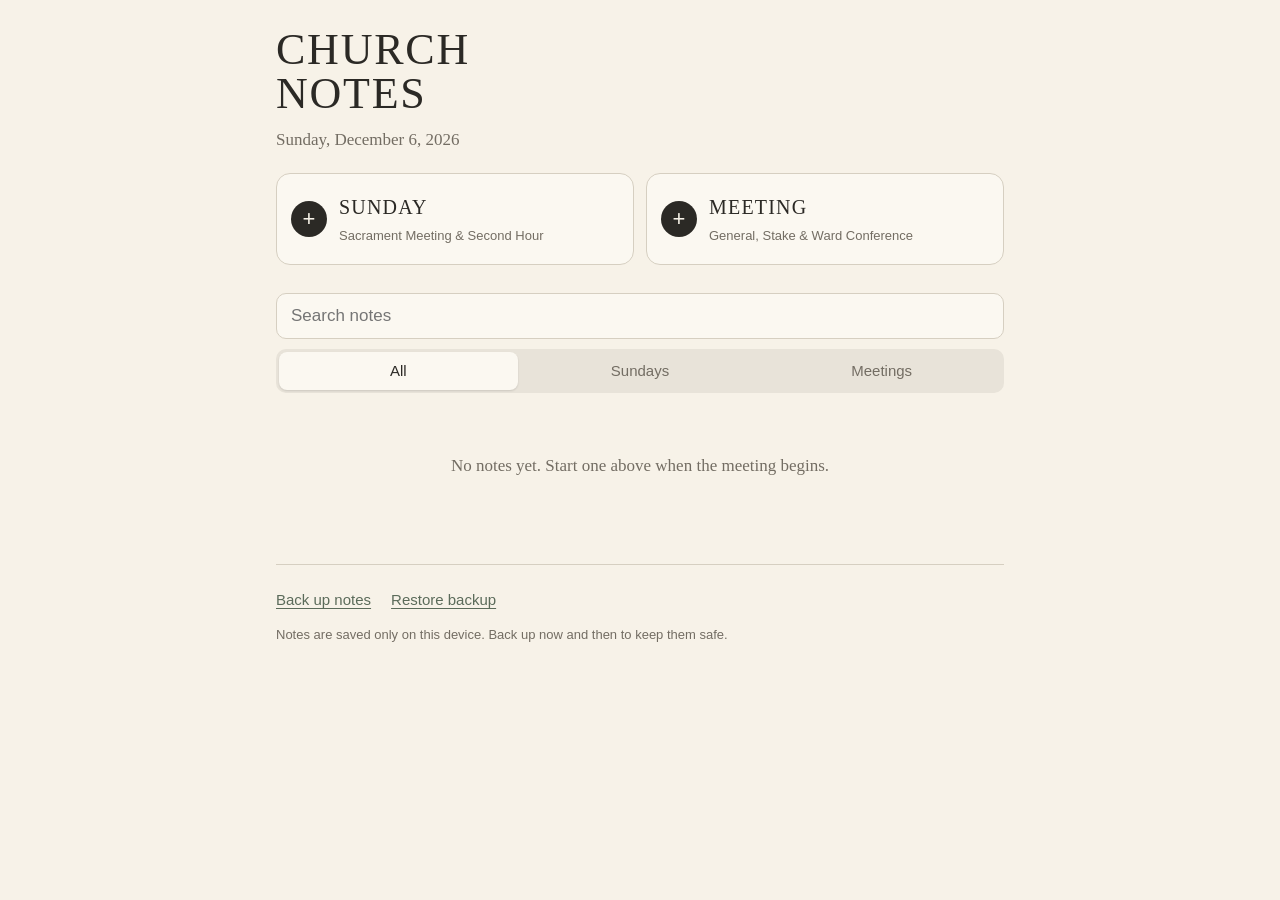
==== index.html @ c8cf3bec "Add Church Notes PWA based on the notebook layout Sunday notes (Sacrament Meeting + Second Hour) and" ====
<!doctype html>
<html lang="en">
<head>
  <meta charset="utf-8">
  <meta name="viewport" content="width=device-width, initial-scale=1, viewport-fit=cover">
  <meta name="description" content="Take notes in sacrament meeting, second hour, and conference.">
  <meta name="theme-color" content="#f7f2e8" media="(prefers-color-scheme: light)">
  <meta name="theme-color" content="#1b1a18" media="(prefers-color-scheme: dark)">
  <meta name="apple-mobile-web-app-capable" content="yes">
  <meta name="mobile-web-app-capable" content="yes">
  <meta name="apple-mobile-web-app-status-bar-style" content="default">
  <meta name="apple-mobile-web-app-title" content="Church Notes">
  <link rel="manifest" href="manifest.webmanifest">
  <link rel="icon" href="icons/icon.svg" type="image/svg+xml">
  <link rel="apple-touch-icon" href="icons/apple-touch-icon.png">
  <link rel="stylesheet" href="styles.css">
  <title>Church Notes</title>
</head>
<body>
  <main id="app"></main>
  <noscript>Church Notes needs JavaScript turned on.</noscript>
  <script src="schema.js"></script>
  <script src="app.js"></script>
</body>
</html>
---- styles.css ----
:root {
  --paper: #f7f2e8;
  --card: #fbf8f1;
  --ink: #2b2925;
  --muted: #736d63;
  --rule: #d6cfc1;
  --rule-strong: #4a4640;
  --band: #e8e3d9;
  --accent: #5b6b5a;
  --danger: #9b3b30;
  --focus: #8a7a52;
  --line: 32px; /* must match LINE in app.js */
  --serif: "Iowan Old Style", "Palatino Linotype", Palatino, "Book Antiqua", Georgia, serif;
  --sans: -apple-system, BlinkMacSystemFont, "Segoe UI", Roboto, "Helvetica Neue", Arial, sans-serif;
  color-scheme: light dark;
}

@media (prefers-color-scheme: dark) {
  :root {
    --paper: #1b1a18;
    --card: #24221f;
    --ink: #ece6da;
    --muted: #a39b8e;
    --rule: #3d3a35;
    --rule-strong: #b8b0a2;
    --band: #2c2a26;
    --accent: #a9b8a6;
    --danger: #e08a7e;
    --focus: #cdb880;
  }
}

* { box-sizing: border-box; }

html { -webkit-text-size-adjust: 100%; }

body {
  margin: 0;
  background: var(--paper);
  color: var(--ink);
  font: 17px/1.45 var(--sans);
  -webkit-tap-highlight-color: transparent;
}

main {
  max-width: 760px;
  margin: 0 auto;
  padding: 0 max(16px, env(safe-area-inset-right)) calc(32px + env(safe-area-inset-bottom)) max(16px, env(safe-area-inset-left));
}

button, input, textarea { font: inherit; color: inherit; }

:focus-visible { outline: 2px solid var(--focus); outline-offset: 2px; }

.display {
  font-family: var(--serif);
  font-weight: 400;
  text-transform: uppercase;
  letter-spacing: 0.04em;
  line-height: 1;
  margin: 0;
}

.label {
  font-family: var(--serif);
  font-size: 13px;
  font-weight: 400;
  letter-spacing: 0.1em;
  text-transform: uppercase;
  color: var(--ink);
  margin: 0;
}

.sublabel {
  margin-left: 0.6em;
  color: var(--muted);
}

/* ---------- home ---------- */

.home-head {
  padding: calc(28px + env(safe-area-inset-top)) 0 20px;
}
.home-head .display { font-size: 44px; }
.home-head .sub {
  margin: 12px 0 0;
  font-family: var(--serif);
  color: var(--muted);
}

.new-grid {
  display: grid;
  grid-template-columns: 1fr 1fr;
  gap: 12px;
}

.new-btn {
  display: grid;
  grid-template-columns: auto 1fr;
  grid-template-rows: auto auto;
  column-gap: 12px;
  align-items: center;
  text-align: left;
  padding: 16px 14px;
  border: 1px solid var(--rule);
  border-radius: 14px;
  background: var(--card);
  cursor: pointer;
  min-height: 92px;
}
.new-btn:active { background: var(--band); }
.new-btn .plus {
  grid-row: 1 / 3;
  width: 36px;
  height: 36px;
  border-radius: 50%;
  display: grid;
  place-items: center;
  background: var(--ink);
  color: var(--paper);
  font-size: 22px;
  line-height: 1;
}
.new-label {
  font-family: var(--serif);
  font-size: 20px;
  text-transform: uppercase;
  letter-spacing: 0.06em;
}
.new-blurb { font-size: 13px; color: var(--muted); line-height: 1.3; }

.list-tools {
  display: flex;
  flex-direction: column;
  gap: 10px;
  margin: 28px 0 12px;
}

.search {
  width: 100%;
  padding: 10px 14px;
  border: 1px solid var(--rule);
  border-radius: 10px;
  background: var(--card);
  font-size: 17px;
}

.segmented {
  display: flex;
  background: var(--band);
  border-radius: 10px;
  padding: 3px;
  gap: 3px;
}
.segmented button {
  flex: 1;
  border: 0;
  background: transparent;
  padding: 8px 6px;
  border-radius: 8px;
  font-size: 15px;
  color: var(--muted);
  cursor: pointer;
}
.segmented button[aria-selected="true"] {
  background: var(--card);
  color: var(--ink);
  box-shadow: 0 1px 2px rgba(0, 0, 0, 0.12);
}

.note-list { display: flex; flex-direction: column; gap: 10px; }

.note-card {
  display: flex;
  flex-direction: column;
  gap: 2px;
  padding: 14px 16px;
  background: var(--card);
  border: 1px solid var(--rule);
  border-left: 4px solid var(--ink);
  border-radius: 12px;
  color: inherit;
  text-decoration: none;
}
.note-card.type-meeting { border-left-color: var(--accent); }
.note-card:active { background: var(--band); }
.kicker {
  font-family: var(--serif);
  font-size: 12px;
  letter-spacing: 0.1em;
  text-transform: uppercase;
  color: var(--muted);
}
.card-title { font-family: var(--serif); font-size: 19px; }
.card-date { font-size: 14px; color: var(--muted); }
.card-snippet {
  font-size: 14px;
  color: var(--muted);
  overflow: hidden;
  display: -webkit-box;
  -webkit-line-clamp: 2;
  -webkit-box-orient: vertical;
  margin-top: 4px;
}

.empty {
  text-align: center;
  color: var(--muted);
  font-family: var(--serif);
  padding: 32px 8px;
}

.home-foot {
  margin-top: 36px;
  padding-top: 16px;
  border-top: 1px solid var(--rule);
  display: flex;
  flex-wrap: wrap;
  gap: 4px 20px;
}
.link-btn {
  border: 0;
  background: none;
  padding: 8px 0;
  color: var(--accent);
  text-decoration: underline;
  text-underline-offset: 3px;
  cursor: pointer;
  font-size: 15px;
}
.fine { width: 100%; margin: 4px 0 0; font-size: 13px; color: var(--muted); }

/* ---------- editor ---------- */

.editor-bar {
  position: sticky;
  top: 0;
  z-index: 5;
  display: flex;
  align-items: center;
  gap: 12px;
  margin: 0 -16px;
  padding: calc(8px + env(safe-area-inset-top)) 16px 8px;
  background: color-mix(in srgb, var(--paper) 92%, transparent);
  -webkit-backdrop-filter: blur(10px);
  backdrop-filter: blur(10px);
  border-bottom: 1px solid var(--rule);
}
.back {
  color: var(--ink);
  text-decoration: none;
  font-size: 17px;
  padding: 8px 4px;
}
.status { flex: 1; text-align: center; font-size: 13px; color: var(--muted); }
.bar-btn {
  border: 1px solid var(--rule);
  background: var(--card);
  border-radius: 999px;
  padding: 6px 14px;
  font-size: 15px;
  cursor: pointer;
}

.tabs-wrap {
  position: sticky;
  top: calc(55px + env(safe-area-inset-top));
  z-index: 4;
  margin: 0 -16px;
  padding: 8px 16px;
  background: color-mix(in srgb, var(--paper) 92%, transparent);
  -webkit-backdrop-filter: blur(10px);
  backdrop-filter: blur(10px);
}

.editor { padding-top: 12px; }

.band {
  background: var(--band);
  border-radius: 10px;
  padding: 12px 14px;
}

.when {
  display: grid;
  grid-template-columns: 1fr 1fr;
  gap: 8px 12px;
}
.when-item { display: flex; flex-direction: column; gap: 2px; min-width: 0; }
.when-item.where { grid-column: 1 / -1; }
.when-item .label { font-size: 11px; color: var(--muted); }
.when input {
  width: 100%;
  min-width: 0;
  border: 0;
  border-bottom: 1px solid var(--rule-strong);
  background: transparent;
  padding: 4px 0;
  font-size: 17px;
  border-radius: 0;
  -webkit-appearance: none;
  appearance: none;
  min-height: 34px;
}
.when input:focus { outline: none; border-bottom-width: 2px; }

.page-title {
  font-size: 34px;
  margin: 28px 0 8px;
}

.field { margin-top: 22px; min-width: 0; }
.field.band { margin-top: 26px; }

.field-head {
  display: flex;
  align-items: center;
  justify-content: space-between;
  gap: 12px;
  flex-wrap: wrap;
  padding-bottom: 6px;
  border-bottom: 1.5px solid var(--rule-strong);
}
.band .field-head { border-bottom: 0; padding-bottom: 2px; }
.field-head .check { padding: 0; min-height: 32px; font-size: 13px; }

.row { display: grid; grid-template-columns: 1fr; column-gap: 24px; }
.col { min-width: 0; }

@media (min-width: 640px) {
  .row { grid-template-columns: 1fr 1fr; }
}

/* Lined writing area, like the notebook */
.lined textarea {
  display: block;
  width: 100%;
  border: 0;
  padding: 0 2px;
  margin: 0;
  resize: none;
  overflow: hidden;
  background-color: transparent;
  background-image: linear-gradient(to bottom, transparent calc(var(--line) - 1px), var(--rule) calc(var(--line) - 1px));
  background-size: 100% var(--line);
  background-attachment: local;
  line-height: var(--line);
  font-family: var(--serif);
  font-size: 18px;
  border-radius: 0;
}
.lined textarea:focus { outline: none; }
.lined textarea::placeholder { color: var(--muted); font-style: italic; }

.line-input {
  display: block;
  width: 100%;
  border: 0;
  border-bottom: 1px solid var(--rule);
  background: transparent;
  height: var(--line);
  padding: 0 2px;
  font-family: var(--serif);
  font-size: 18px;
  border-radius: 0;
}
.line-input:focus { outline: none; border-bottom-color: var(--rule-strong); }
.line-input::placeholder { color: var(--muted); font-style: italic; }

/* Checkboxes */
.checks { display: flex; flex-direction: column; padding-top: 4px; }

.check {
  position: relative;
  display: flex;
  align-items: center;
  gap: 10px;
  min-height: 40px;
  font-size: 14px;
  letter-spacing: 0.04em;
  text-transform: uppercase;
  cursor: pointer;
}
.check input[type="checkbox"] {
  position: absolute;
  opacity: 0;
  width: 1px;
  height: 1px;
  pointer-events: none;
}
.check .box {
  flex: none;
  width: 20px;
  height: 20px;
  border: 1.5px solid var(--ink);
  border-radius: 3px;
  display: grid;
  place-items: center;
}
.check input:checked + .box { background: var(--ink); }
.check input:checked + .box::after {
  content: "";
  width: 6px;
  height: 11px;
  border: solid var(--paper);
  border-width: 0 2px 2px 0;
  transform: translateY(-1px) rotate(45deg);
}
.check input:focus-visible + .box { outline: 2px solid var(--focus); outline-offset: 2px; }
.check.other .other-input {
  flex: 1;
  min-width: 0;
  border: 0;
  border-bottom: 1px solid var(--rule);
  background: transparent;
  padding: 4px 2px;
  font-family: var(--serif);
  font-size: 17px;
  text-transform: none;
  letter-spacing: 0;
  border-radius: 0;
}
.check.other .other-input:focus { outline: none; border-bottom-color: var(--rule-strong); }
.check.other .other-input::placeholder { color: var(--muted); font-style: italic; }
.detail { margin-top: 6px; }

/* Speakers */
.speakers { display: flex; flex-direction: column; }
.speaker { padding: 8px 0 6px; border-bottom: 1px dashed var(--rule); }
.speaker-top { display: flex; align-items: flex-start; gap: 10px; }
.speaker-num {
  flex: none;
  width: 22px;
  margin-top: 6px;
  font-family: var(--serif);
  color: var(--muted);
  text-align: right;
}
.speaker-fields { flex: 1; min-width: 0; }
.speaker-fields .topic { font-size: 16px; color: var(--muted); }
.speaker .lined { margin-left: 32px; }
.icon-btn {
  flex: none;
  width: 36px;
  height: 36px;
  border: 0;
  background: none;
  font-size: 22px;
  line-height: 1;
  color: var(--muted);
  border-radius: 50%;
  cursor: pointer;
}
.icon-btn:active { background: var(--band); }
.add-btn {
  margin-top: 8px;
  border: 1px dashed var(--rule-strong);
  background: transparent;
  border-radius: 10px;
  padding: 10px 14px;
  width: 100%;
  font-size: 15px;
  cursor: pointer;
}
.add-btn:active { background: var(--band); }

/* Hear Him */
.hear-him .count {
  font-family: var(--serif);
  font-size: 20px;
  min-width: 1ch;
}
.hint { margin: 0 0 8px; font-size: 13px; color: var(--muted); }
.dots {
  display: grid;
  grid-template-columns: repeat(12, 1fr);
  gap: 4px;
}
.dot {
  aspect-ratio: 1;
  width: 100%;
  max-width: 34px;
  justify-self: center;
  padding: 0;
  border: 1.5px solid var(--ink);
  border-radius: 50%;
  background: transparent;
  cursor: pointer;
}
.dot.on { background: var(--ink); }

/* Call to action */
.cta-item {
  display: grid;
  grid-template-columns: 9.5em 1fr;
  align-items: center;
  gap: 8px;
}
.cta-item .check { font-size: 13px; }
.cta .line-input { border-bottom-color: var(--rule-strong); }

.editor-foot { margin-top: 40px; text-align: center; }
.danger-btn {
  border: 1px solid var(--rule);
  background: transparent;
  color: var(--danger);
  border-radius: 999px;
  padding: 8px 18px;
  font-size: 15px;
  cursor: pointer;
}

/* Toast */
#toast {
  position: fixed;
  left: 50%;
  bottom: calc(24px + env(safe-area-inset-bottom));
  transform: translate(-50%, 20px);
  max-width: calc(100% - 32px);
  background: var(--ink);
  color: var(--paper);
  padding: 10px 16px;
  border-radius: 10px;
  font-size: 15px;
  opacity: 0;
  pointer-events: none;
  transition: opacity 0.2s, transform 0.2s;
  z-index: 20;
}
#toast.show { opacity: 1; transform: translate(-50%, 0); }

@media print {
  .editor-bar, .tabs-wrap, .editor-foot, .add-btn, .icon-btn { display: none; }
}
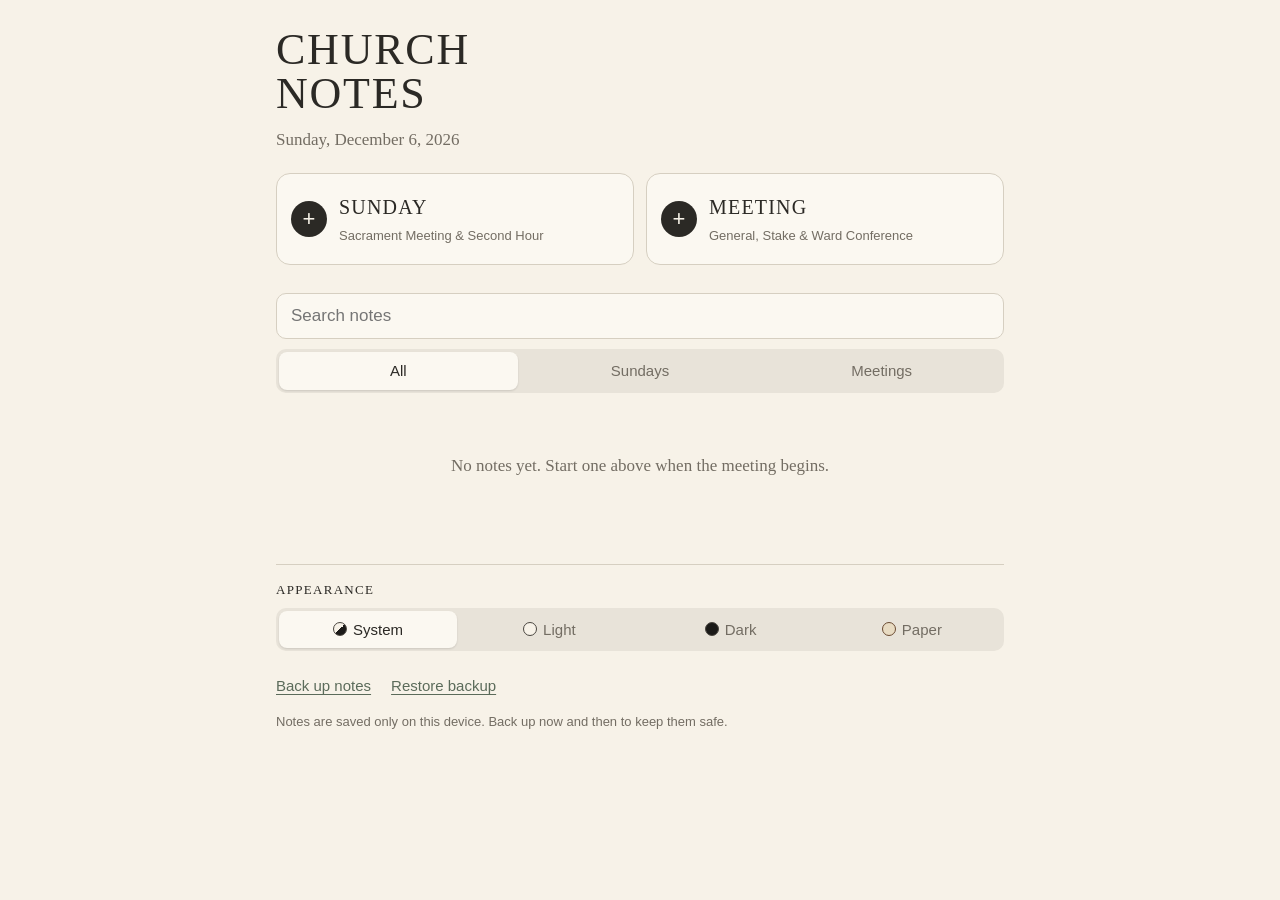
==== commit f37e2fef: "Add an Appearance setting: System, Light, Dark, Paper Paper is a tan page with brown ink. The choice" ====
--- a/index.html
+++ b/index.html
@@ -14,6 +14,13 @@
   <link rel="icon" href="icons/icon.svg" type="image/svg+xml">
   <link rel="apple-touch-icon" href="icons/apple-touch-icon.png">
   <link rel="stylesheet" href="styles.css">
+  <script>
+    // Apply the saved appearance before first paint to avoid a flash.
+    try {
+      var t = localStorage.getItem('churchNotes.theme');
+      if (t && t !== 'system') document.documentElement.setAttribute('data-appearance', t);
+    } catch (e) {}
+  </script>
   <title>Church Notes</title>
 </head>
 <body>
--- a/styles.css
+++ b/styles.css
@@ -12,11 +12,13 @@
   --line: 32px; /* must match LINE in app.js */
   --serif: "Iowan Old Style", "Palatino Linotype", Palatino, "Book Antiqua", Georgia, serif;
   --sans: -apple-system, BlinkMacSystemFont, "Segoe UI", Roboto, "Helvetica Neue", Arial, sans-serif;
-  color-scheme: light dark;
-}
-
+  color-scheme: light;
+}
+
+/* Appearance: "System" sets no data-appearance and follows the device
+   (or the host's data-theme); the other choices force a palette. */
 @media (prefers-color-scheme: dark) {
-  :root {
+  :root:not([data-theme="light"]):not([data-appearance]) {
     --paper: #1b1a18;
     --card: #24221f;
     --ink: #ece6da;
@@ -27,7 +29,51 @@
     --accent: #a9b8a6;
     --danger: #e08a7e;
     --focus: #cdb880;
+    color-scheme: dark;
   }
+}
+
+:root[data-theme="dark"]:not([data-appearance]),
+:root[data-appearance="dark"] {
+  --paper: #1b1a18;
+  --card: #24221f;
+  --ink: #ece6da;
+  --muted: #a39b8e;
+  --rule: #3d3a35;
+  --rule-strong: #b8b0a2;
+  --band: #2c2a26;
+  --accent: #a9b8a6;
+  --danger: #e08a7e;
+  --focus: #cdb880;
+  color-scheme: dark;
+}
+
+:root[data-appearance="light"] {
+  --paper: #f7f2e8;
+  --card: #fbf8f1;
+  --ink: #2b2925;
+  --muted: #736d63;
+  --rule: #d6cfc1;
+  --rule-strong: #4a4640;
+  --band: #e8e3d9;
+  --accent: #5b6b5a;
+  --danger: #9b3b30;
+  --focus: #8a7a52;
+  color-scheme: light;
+}
+
+:root[data-appearance="paper"] {
+  --paper: #e8dbc2;
+  --card: #f0e5cf;
+  --ink: #4a3221;
+  --muted: #7a604b;
+  --rule: #c7b18f;
+  --rule-strong: #6b4b32;
+  --band: #dac7a5;
+  --accent: #7b5a36;
+  --danger: #92311f;
+  --focus: #8a6431;
+  color-scheme: light;
 }
 
 * { box-sizing: border-box; }
@@ -45,7 +91,10 @@
 main {
   max-width: 760px;
   margin: 0 auto;
-  padding: 0 max(16px, env(safe-area-inset-right)) calc(32px + env(safe-area-inset-bottom)) max(16px, env(safe-area-inset-left));
+  padding-top: 0;
+  padding-bottom: calc(32px + env(safe-area-inset-bottom, 0px));
+  padding-left: max(16px, env(safe-area-inset-left, 0px));
+  padding-right: max(16px, env(safe-area-inset-right, 0px));
 }
 
 button, input, textarea { font: inherit; color: inherit; }
@@ -228,6 +277,19 @@
   cursor: pointer;
   font-size: 15px;
 }
+.setting { width: 100%; display: flex; flex-direction: column; gap: 8px; margin-bottom: 12px; }
+.appearance button { display: inline-flex; align-items: center; justify-content: center; gap: 6px; min-width: 0; }
+.swatch {
+  flex: none;
+  width: 14px;
+  height: 14px;
+  border-radius: 50%;
+  border: 1px solid var(--rule-strong);
+}
+.swatch-system { background: linear-gradient(135deg, #f7f2e8 50%, #1b1a18 50%); }
+.swatch-light { background: #f7f2e8; }
+.swatch-dark { background: #1b1a18; }
+.swatch-paper { background: #e8dbc2; border-color: #6b4b32; }
 .fine { width: 100%; margin: 4px 0 0; font-size: 13px; color: var(--muted); }
 
 /* ---------- editor ---------- */
@@ -452,6 +514,14 @@
   cursor: pointer;
 }
 .icon-btn:active { background: var(--band); }
+.icon-btn.armed {
+  width: auto;
+  padding: 0 10px;
+  font-size: 14px;
+  color: var(--danger);
+  border-radius: 999px;
+  background: var(--band);
+}
 .add-btn {
   margin-top: 8px;
   border: 1px dashed var(--rule-strong);
@@ -463,6 +533,22 @@
   cursor: pointer;
 }
 .add-btn:active { background: var(--band); }
+
+/* Second hour blocks */
+.blocks { margin-top: 28px; }
+.block-tabs button { display: inline-flex; align-items: center; justify-content: center; gap: 6px; }
+.filled-dot {
+  width: 7px;
+  height: 7px;
+  border-radius: 50%;
+  background: var(--accent);
+}
+.block-body {
+  margin-top: 12px;
+  padding-left: 14px;
+  border-left: 2px solid var(--band);
+}
+.block-title { font-size: 24px; margin: 6px 0 0; }
 
 /* Hear Him */
 .hear-him .count {
@@ -500,6 +586,7 @@
 .cta .line-input { border-bottom-color: var(--rule-strong); }
 
 .editor-foot { margin-top: 40px; text-align: center; }
+.danger-btn.armed { background: var(--danger); color: var(--paper); border-color: var(--danger); }
 .danger-btn {
   border: 1px solid var(--rule);
   background: transparent;
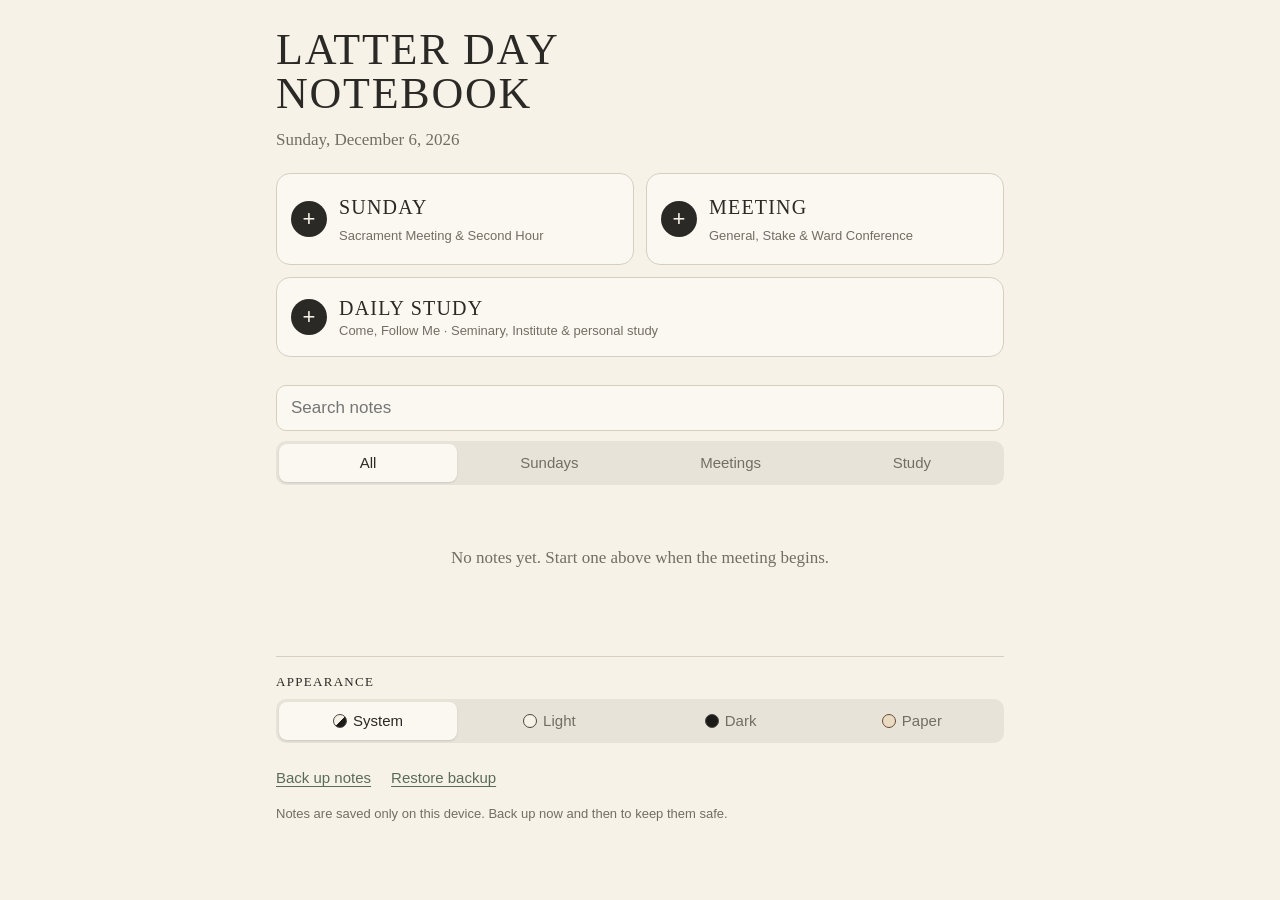
==== commit 0f18d82d: "Rename the app to Latter Day Notebook Storage keys are unchanged, so existing notes and settings car" ====
--- a/index.html
+++ b/index.html
@@ -9,7 +9,7 @@
   <meta name="apple-mobile-web-app-capable" content="yes">
   <meta name="mobile-web-app-capable" content="yes">
   <meta name="apple-mobile-web-app-status-bar-style" content="default">
-  <meta name="apple-mobile-web-app-title" content="Church Notes">
+  <meta name="apple-mobile-web-app-title" content="Latter Day Notebook">
   <link rel="manifest" href="manifest.webmanifest">
   <link rel="icon" href="icons/icon.svg" type="image/svg+xml">
   <link rel="apple-touch-icon" href="icons/apple-touch-icon.png">
@@ -21,11 +21,11 @@
       if (t && t !== 'system') document.documentElement.setAttribute('data-appearance', t);
     } catch (e) {}
   </script>
-  <title>Church Notes</title>
+  <title>Latter Day Notebook</title>
 </head>
 <body>
   <main id="app"></main>
-  <noscript>Church Notes needs JavaScript turned on.</noscript>
+  <noscript>Latter Day Notebook needs JavaScript turned on.</noscript>
   <script src="schema.js"></script>
   <script src="app.js"></script>
 </body>
--- a/styles.css
+++ b/styles.css
@@ -78,7 +78,10 @@
 
 * { box-sizing: border-box; }
 
-html { -webkit-text-size-adjust: 100%; }
+/* Elements marked hidden stay hidden even when a class sets display. */
+[hidden] { display: none !important; }
+
+html { -webkit-text-size-adjust: 100%; background: var(--paper); }
 
 body {
   margin: 0;
@@ -158,6 +161,29 @@
   min-height: 92px;
 }
 .new-btn:active { background: var(--band); }
+.new-btn.type-study { grid-column: 1 / -1; min-height: 72px; }
+.new-btn[aria-expanded="true"] { border-color: var(--rule-strong); }
+
+.kind-picker {
+  grid-column: 1 / -1;
+  display: flex;
+  flex-direction: column;
+  gap: 8px;
+  padding: 12px 14px;
+  border-radius: 14px;
+  background: var(--band);
+}
+.kind-buttons { display: grid; grid-template-columns: 1fr 1fr; gap: 8px; }
+.kind-btn {
+  border: 1px solid var(--rule);
+  background: var(--card);
+  border-radius: 10px;
+  padding: 12px 8px;
+  font-family: var(--serif);
+  font-size: 17px;
+  cursor: pointer;
+}
+.kind-btn:active { background: var(--paper); }
 .new-btn .plus {
   grid-row: 1 / 3;
   width: 36px;
@@ -232,6 +258,7 @@
   text-decoration: none;
 }
 .note-card.type-meeting { border-left-color: var(--accent); }
+.note-card.type-study { border-left-color: var(--focus); }
 .note-card:active { background: var(--band); }
 .kicker {
   font-family: var(--serif);
@@ -549,6 +576,21 @@
   border-left: 2px solid var(--band);
 }
 .block-title { font-size: 24px; margin: 6px 0 0; }
+
+/* Study week: one tab per day */
+.block-tabs.day-tabs button {
+  position: relative;
+  flex-direction: column;
+  gap: 0;
+  padding: 6px 0;
+  min-width: 0;
+  line-height: 1.15;
+}
+.day-tabs .tab-top { font-size: 11px; letter-spacing: 0.06em; text-transform: uppercase; }
+.day-tabs .tab-bottom { font-family: var(--serif); font-size: 18px; }
+.day-tabs .filled-dot { position: absolute; top: 5px; right: 5px; width: 6px; height: 6px; }
+
+.choice { margin-top: 8px; }
 
 /* Hear Him */
 .hear-him .count {
@@ -619,3 +661,5 @@
 @media print {
   .editor-bar, .tabs-wrap, .editor-foot, .add-btn, .icon-btn { display: none; }
 }
+
+.when-item:only-child { grid-column: 1 / -1; }
